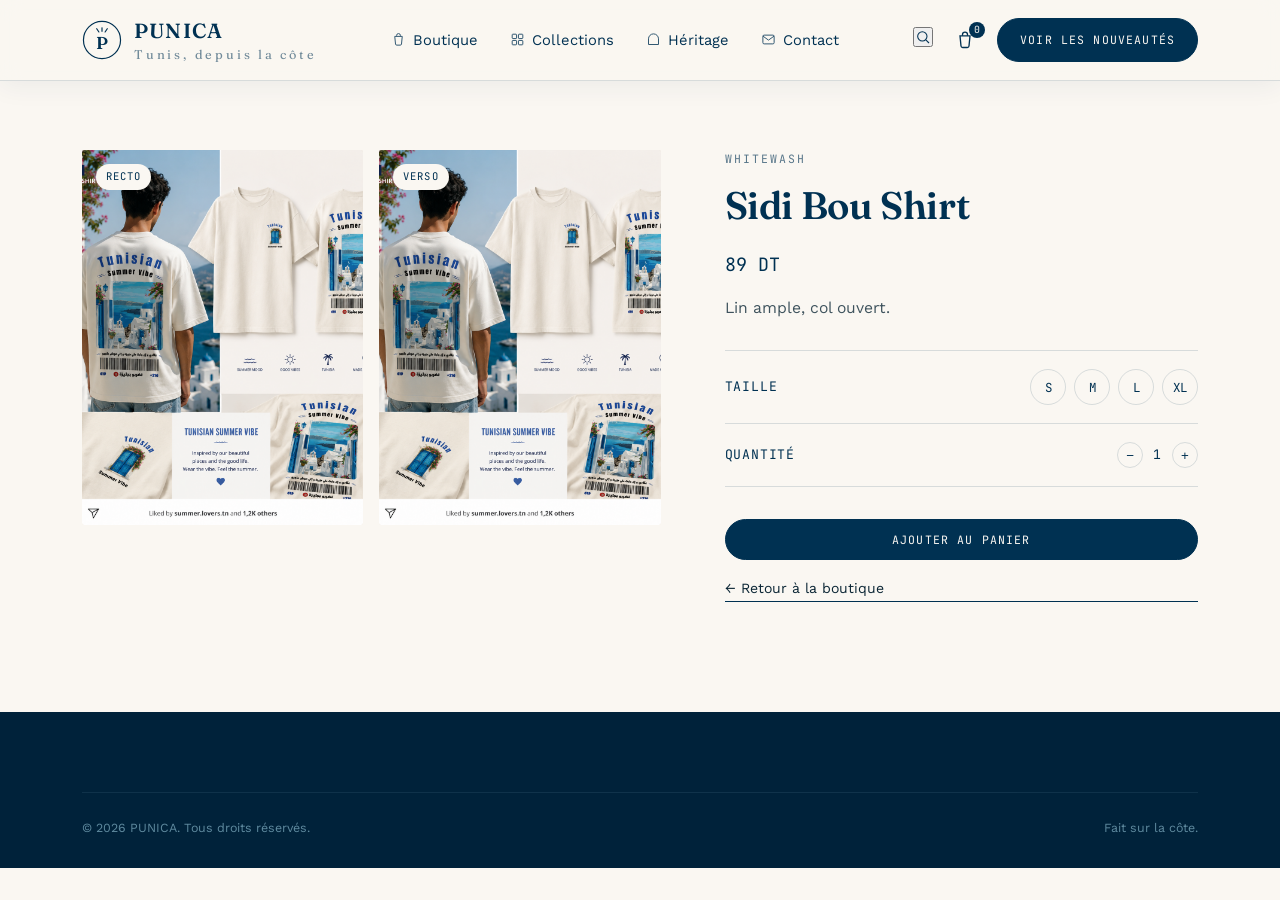
==== product.html @ 6830579b "Add files via upload" ====
<!DOCTYPE html>
<html lang="fr">
<head>
<meta charset="UTF-8">
<meta name="viewport" content="width=device-width, initial-scale=1.0">
<title>Produit — PUNICA</title>
<link rel="preconnect" href="https://fonts.googleapis.com">
<link rel="preconnect" href="https://fonts.gstatic.com" crossorigin>
<link href="https://fonts.googleapis.com/css2?family=Fraunces:opsz,wght@9..144,400;9..144,500;9..144,600;9..144,700&family=Work+Sans:wght@300;400;500;600&family=JetBrains+Mono:wght@400;500&display=swap" rel="stylesheet">
<link rel="stylesheet" href="style.css">
</head>
<body>

<header id="siteHeader" class="scrolled">
  <nav>
    <a href="index.html" class="logo">
      <svg class="logo-mark" viewBox="0 0 44 44" fill="none" xmlns="http://www.w3.org/2000/svg">
        <circle cx="22" cy="22" r="20.4" stroke="currentColor" stroke-width="1.3"/>
        <g stroke="currentColor" stroke-width="1.3" stroke-linecap="round">
          <line x1="22" y1="12.5" x2="22" y2="8.5"/>
          <line x1="18.6" y1="13.2" x2="16.2" y2="9.6"/>
          <line x1="25.4" y1="13.2" x2="27.8" y2="9.6"/>
        </g>
        <text x="22" y="31.5" text-anchor="middle" font-family="Fraunces, serif" font-weight="600" font-size="19" fill="currentColor">P</text>
      </svg>
      <span class="logo-word">PUNICA<span>Tunis, depuis la côte</span></span>
    </a>
    <div class="nav-links">
      <a href="shop.html"><svg class="nav-icon" viewBox="0 0 24 24" fill="none" stroke="currentColor" stroke-width="1.6"><path d="M6 7h12l-1.2 12.2a2 2 0 0 1-2 1.8H9.2a2 2 0 0 1-2-1.8L6 7Z"/><path d="M9 7V5.5A3 3 0 0 1 12 2.5a3 3 0 0 1 3 3V7"/></svg>Boutique</a>
      <a href="index.html#collections"><svg class="nav-icon" viewBox="0 0 24 24" fill="none" stroke="currentColor" stroke-width="1.6"><rect x="3.5" y="3.5" width="7" height="7" rx="1"/><rect x="13.5" y="3.5" width="7" height="7" rx="1"/><rect x="3.5" y="13.5" width="7" height="7" rx="1"/><rect x="13.5" y="13.5" width="7" height="7" rx="1"/></svg>Collections</a>
      <a href="index.html#heritage"><svg class="nav-icon" viewBox="0 0 24 24" fill="none" stroke="currentColor" stroke-width="1.6"><path d="M4 20V11a8 8 0 0 1 16 0v9"/><line x1="4" y1="20" x2="20" y2="20"/></svg>Héritage</a>
      <a href="index.html#contact"><svg class="nav-icon" viewBox="0 0 24 24" fill="none" stroke="currentColor" stroke-width="1.6"><rect x="3" y="5" width="18" height="14" rx="2"/><path d="M3 6.5 12 13 21 6.5"/></svg>Contact</a>
    </div>
    <div class="nav-right">
      <div class="search-wrap">
        <button type="button" class="icon-btn" id="searchToggle" aria-label="Rechercher">
          <svg viewBox="0 0 24 24" fill="none" stroke="currentColor" stroke-width="1.6"><circle cx="11" cy="11" r="7"/><line x1="21" y1="21" x2="16.2" y2="16.2"/></svg>
        </button>
        <form class="search-form" id="searchForm">
          <input type="text" id="searchInput" placeholder="Rechercher...">
          <button type="submit">OK</button>
        </form>
      </div>
      <a href="cart.html" class="icon-btn cart-link" aria-label="Panier">
        <svg viewBox="0 0 24 24" fill="none" stroke="currentColor" stroke-width="1.6"><path d="M6 7h12l-1.2 12.2a2 2 0 0 1-2 1.8H9.2a2 2 0 0 1-2-1.8L6 7Z"/><path d="M9 7V5.5A3 3 0 0 1 12 2.5a3 3 0 0 1 3 3V7"/></svg>
        <span class="cart-badge" id="cartBadge">0</span>
      </a>
      <a href="shop.html" class="btn">Voir les nouveautés</a>
      <div class="burger" id="burger"><span></span><span></span><span></span></div>
    </div>
  </nav>
</header>

<section class="product-detail wrap" id="productDetail"></section>

<footer id="contact">
  <div class="wrap">
    <div class="footer-bottom" style="border-top:1px solid rgba(173,223,241,0.16); padding-top:26px;">
      <span>© 2026 PUNICA. Tous droits réservés.</span>
      <span>Fait sur la côte.</span>
    </div>
  </div>
</footer>

<script src="cart.js"></script>
<script>
  const header = document.getElementById('siteHeader');
  window.addEventListener('scroll', () => header.classList.toggle('scrolled', window.scrollY > 12 || true));

  const burger = document.getElementById('burger');
  const navLinks = document.querySelector('.nav-links');
  burger.addEventListener('click', () => {
    const open = navLinks.style.display === 'flex';
    navLinks.style.display = open ? 'none' : 'flex';
    navLinks.style.flexDirection = 'column';
    navLinks.style.position = 'absolute';
    navLinks.style.top = '64px';
    navLinks.style.left = '0';
    navLinks.style.right = '0';
    navLinks.style.background = 'var(--cream)';
    navLinks.style.padding = '20px 32px';
    navLinks.style.gap = '18px';
    navLinks.style.borderBottom = '1px solid var(--line)';
  });

  const params = new URLSearchParams(window.location.search);
  const productId = params.get('id');
  const product = PUNICA_PRODUCTS.find(p => p.id === productId) || PUNICA_PRODUCTS[0];
  const detail = document.getElementById('productDetail');

  detail.innerHTML = `
    <div class="pd-gallery">
      <div class="pd-shot">
        <span class="tag">Recto</span>
        <img src="${product.image}" alt="${product.name} — face">
      </div>
      <div class="pd-shot">
        <span class="tag">Verso</span>
        <img src="${product.image}" alt="${product.name} — dos">
      </div>
    </div>
    <div class="pd-info">
      <div class="eyebrow">${product.tag}</div>
      <h1>${product.name}</h1>
      <p class="pd-price">${product.price} DT</p>
      <p class="pd-desc">${product.desc}</p>

      <div class="pd-size">
        <span>Taille</span>
        <div class="pd-size-options">
          <button>S</button>
          <button>M</button>
          <button>L</button>
          <button>XL</button>
        </div>
      </div>
      <p class="pd-error" id="pdError">Merci de choisir une taille avant d'ajouter au panier.</p>

      <div class="pd-qty">
        <span>Quantité</span>
        <div class="qty-control">
          <button id="pdDec">−</button>
          <span id="pdQty">1</span>
          <button id="pdInc">+</button>
        </div>
      </div>

      <button class="btn" id="pdAdd" style="width:100%; margin-top:8px;">Ajouter au panier</button>
      <a href="shop.html" class="hero-link" style="display:block; margin-top:18px;">← Retour à la boutique</a>
    </div>
  `;

  let qty = 1;
  const qtyLabel = document.getElementById('pdQty');
  document.getElementById('pdInc').addEventListener('click', () => { qty++; qtyLabel.textContent = qty; });
  document.getElementById('pdDec').addEventListener('click', () => { qty = Math.max(1, qty - 1); qtyLabel.textContent = qty; });

  const searchToggle = document.getElementById('searchToggle');
  const searchForm = document.getElementById('searchForm');
  searchToggle.addEventListener('click', () => {
    searchForm.classList.toggle('open');
    if (searchForm.classList.contains('open')) document.getElementById('searchInput').focus();
  });
  searchForm.addEventListener('submit', (e) => {
    e.preventDefault();
    const q = document.getElementById('searchInput').value.trim();
    if (q) window.location.href = 'shop.html?q=' + encodeURIComponent(q);
  });

  let selectedSize = null;
  const pdError = document.getElementById('pdError');
  document.querySelectorAll('.pd-size-options button').forEach(b => {
    b.addEventListener('click', () => {
      document.querySelectorAll('.pd-size-options button').forEach(x => x.classList.remove('active'));
      b.classList.add('active');
      selectedSize = b.textContent;
      pdError.classList.remove('show');
    });
  });

  document.getElementById('pdAdd').addEventListener('click', (e) => {
    if (!selectedSize) {
      pdError.classList.add('show');
      document.querySelectorAll('.pd-size-options button').forEach(b => {
        b.classList.add('error-shake');
        setTimeout(() => b.classList.remove('error-shake'), 350);
      });
      return;
    }
    for (let i = 0; i < qty; i++) addToCart(product.id, selectedSize);
    e.target.textContent = 'Ajouté ✓';
    setTimeout(() => { e.target.textContent = 'Ajouter au panier'; }, 1200);
  });
</script>

</body>
</html>
---- style.css ----
:root{
    --navy:#003152;
    --navy-deep:#00223a;
    --sky:#ADDFF1;
    --sky-soft:#d6f0fa;
    --cream:#faf7f2;
    --sand:#efe6d8;
    --ink:#0a2534;
    --line: rgba(0,49,82,0.14);
  }
  *{margin:0;padding:0;box-sizing:border-box;}
  html{scroll-behavior:smooth;}
  body{
    font-family:'Work Sans', sans-serif;
    background:var(--cream);
    color:var(--ink);
    line-height:1.5;
    -webkit-font-smoothing:antialiased;
  }
  h1,h2,h3, .display{
    font-family:'Fraunces', serif;
    font-weight:600;
    letter-spacing:-0.01em;
  }
  a{color:inherit; text-decoration:none;}
  .eyebrow{
    font-family:'JetBrains Mono', monospace;
    font-size:0.72rem;
    letter-spacing:0.18em;
    text-transform:uppercase;
    color:var(--navy);
    opacity:0.65;
  }
  img,svg{display:block;}
  .wrap{max-width:1180px; margin:0 auto; padding:0 32px;}

  /* ---------- Logo ---------- */
  .logo{display:flex; align-items:center; gap:12px;}
  .logo-mark{width:40px; height:40px; color:var(--navy); flex-shrink:0;}
  .logo-word{
    font-family:'Fraunces', serif;
    font-weight:600;
    font-size:1.28rem;
    letter-spacing:0.06em;
    color:var(--navy);
  }
  .logo-word span{opacity:0.55; font-weight:400; font-size:0.62em; letter-spacing:0.22em; display:block; margin-top:-2px;}

  /* ---------- Navbar ---------- */
  header{
    position:fixed; top:0; left:0; right:0; z-index:100;
    background:rgba(250,247,242,0.86);
    backdrop-filter:blur(10px) saturate(1.1);
    border-bottom:1px solid transparent;
    transition:border-color .3s ease, box-shadow .3s ease;
  }
  header.scrolled{border-color:var(--line); box-shadow:0 6px 24px rgba(0,49,82,0.06);}
  nav{
    display:flex; align-items:center; justify-content:space-between;
    padding:16px 32px;
    max-width:1180px; margin:0 auto;
  }
  .nav-links{display:flex; align-items:center; gap:32px;}
  .nav-links a{
    font-size:0.92rem; color:var(--navy);
    position:relative; padding:4px 0;
    display:flex; align-items:center; gap:7px;
  }
  .nav-icon{width:15px; height:15px; flex-shrink:0; opacity:0.8;}
  .nav-links a::after{
    content:''; position:absolute; left:0; bottom:-2px;
    width:0; height:1px; background:var(--navy);
    transition:width .25s ease;
  }
  .nav-links a:hover::after{width:100%;}
  .nav-right{display:flex; align-items:center; gap:22px;}
  .icon-btn{width:20px; height:20px; color:var(--navy); cursor:pointer;}
  .cart-link{position:relative; display:inline-flex;}
  .cart-link svg{width:20px; height:20px;}
  .cart-badge{
    position:absolute; top:-8px; right:-10px;
    background:var(--navy); color:var(--cream);
    font-family:'JetBrains Mono', monospace; font-size:0.62rem;
    width:16px; height:16px; border-radius:50%;
    display:flex; align-items:center; justify-content:center;
    line-height:1;
  }
  .btn{
    font-family:'JetBrains Mono', monospace;
    font-size:0.72rem; letter-spacing:0.1em; text-transform:uppercase;
    padding:12px 22px; border-radius:999px;
    border:1px solid var(--navy);
    background:var(--navy); color:var(--cream);
    transition:background .25s ease, color .25s ease, transform .2s ease;
    display:inline-block;
    cursor:pointer;
  }
  .btn:hover{background:var(--navy-deep); transform:translateY(-1px);}
  .btn.outline{background:transparent; color:var(--navy);}
  .btn.outline:hover{background:var(--navy); color:var(--cream);}
  .burger{display:none; width:24px; height:18px; position:relative; cursor:pointer;}
  .burger span{position:absolute; left:0; right:0; height:1.4px; background:var(--navy);}
  .burger span:nth-child(1){top:0;}
  .burger span:nth-child(2){top:8px;}
  .burger span:nth-child(3){top:16px;}

  /* ---------- Hero ---------- */
  .hero{
    padding:168px 32px 90px;
    max-width:1180px; margin:0 auto;
    display:grid; grid-template-columns:1.05fr 0.95fr; gap:64px; align-items:center;
  }
  .hero-copy .eyebrow{margin-bottom:18px;}
  .hero h1{
    font-size:clamp(2.6rem, 5vw, 4.2rem);
    line-height:1.03;
    color:var(--navy);
    margin-bottom:26px;
  }
  .hero h1 em{font-style:italic; color:var(--sky); -webkit-text-stroke:0.6px var(--navy);}
  .hero p.lead{
    font-size:1.08rem; color:var(--ink); opacity:0.78; max-width:440px; margin-bottom:36px;
  }
  .hero-actions{display:flex; gap:16px; align-items:center; flex-wrap:wrap;}
  .hero-link{font-size:0.88rem; border-bottom:1px solid var(--navy); padding-bottom:2px;}

  .hero-visual{position:relative; aspect-ratio:1/1.05;}
  .hero-visual svg{width:100%; height:100%;}

  /* ---------- Arch divider (signature) ---------- */
  .arch-divider{width:100%; height:auto; display:block; color:var(--navy);}
  .arch-divider.flip{transform:rotate(180deg);}

  /* ---------- Collections ---------- */
  .collections{background:var(--navy); color:var(--cream); padding:110px 0 120px;}
  .section-head{max-width:560px; margin-bottom:64px;}
  .collections .eyebrow{color:var(--sky); opacity:0.9;}
  .collections h2{font-size:clamp(2rem,3.4vw,2.9rem); color:var(--cream); margin-top:14px;}

  .card-grid{display:grid; grid-template-columns:repeat(3,1fr); gap:28px;}
  .card{
    border:1px solid rgba(173,223,241,0.22);
    border-radius:2px;
    padding:0 0 28px;
    overflow:hidden;
    transition:transform .35s ease, border-color .35s ease;
  }
  .card:hover{transform:translateY(-6px); border-color:rgba(173,223,241,0.55);}
  .card-swatch{
    height:280px; position:relative; overflow:hidden;
    display:flex; align-items:flex-end; padding:18px;
  }
  .shirt-icon{
    position:absolute; right:-6px; top:16px;
    width:150px; height:auto; opacity:0.95;
  }
  .swatch-photo{padding:0 !important; align-items:flex-end !important;}
  .swatch-photo img{position:absolute; inset:0; width:100%; height:100%; object-fit:cover; object-position:top;}
  .swatch-photo .tag{position:relative; z-index:2; margin:18px;}
  .swatch-photo::after{
    content:''; position:absolute; inset:0;
    background:linear-gradient(180deg, rgba(0,49,82,0) 45%, rgba(0,49,82,0.55) 100%);
  }
  .card-swatch .tag{
    font-family:'JetBrains Mono', monospace; font-size:0.68rem; letter-spacing:0.12em;
    text-transform:uppercase; color:var(--navy); background:var(--sky);
    padding:5px 10px; border-radius:999px;
  }
  .swatch-1{background:linear-gradient(155deg, var(--sky) 0%, #7fbedb 60%, var(--navy) 130%);}
  .swatch-2{background:linear-gradient(155deg, var(--navy) 0%, #0a4468 55%, var(--sky) 145%);}
  .swatch-3{background:linear-gradient(155deg, #04456e 0%, var(--navy) 50%, #062e46 100%);}
  .card-body{padding:22px 22px 0;}
  .card-body h3{font-size:1.3rem; margin-bottom:8px; color:var(--cream);}
  .card-body p{font-size:0.9rem; color:var(--sky); opacity:0.85; margin-bottom:16px;}
  .card-body a{font-size:0.78rem; font-family:'JetBrains Mono', monospace; letter-spacing:0.08em; color:var(--cream); border-bottom:1px solid rgba(250,247,242,0.4);}

  /* ---------- Heritage ---------- */
  .heritage{padding:130px 0; background:var(--cream);}
  .heritage-grid{display:grid; grid-template-columns:0.9fr 1.1fr; gap:80px; align-items:start;}
  .heritage h2{font-size:clamp(1.9rem,3vw,2.6rem); color:var(--navy); margin:16px 0 26px;}
  .heritage-lede{font-size:1.05rem; color:var(--ink); opacity:0.85; max-width:420px;}
  .heritage-body p{margin-bottom:22px; font-size:1rem; opacity:0.82;}
  blockquote{
    font-family:'Fraunces', serif; font-style:italic; font-weight:500;
    font-size:1.5rem; color:var(--navy); line-height:1.35;
    border-left:2px solid var(--sky); padding-left:26px; margin:34px 0;
  }
  .seed-list{list-style:none; margin-top:30px;}
  .seed-list li{
    display:flex; gap:12px; align-items:flex-start; margin-bottom:14px;
    font-size:0.92rem; opacity:0.85;
  }
  .seed-dot{width:7px; height:7px; border-radius:50%; background:var(--sky); border:1px solid var(--navy); margin-top:7px; flex-shrink:0;}

  /* ---------- Newsletter ---------- */
  .newsletter{background:var(--sand); padding:70px 0;}
  .newsletter-inner{display:flex; justify-content:space-between; align-items:center; gap:40px; flex-wrap:wrap;}
  .newsletter h3{color:var(--navy); font-size:1.5rem; max-width:360px;}
  .newsletter-form{display:flex; gap:0; border:1px solid var(--navy); border-radius:999px; overflow:hidden; min-width:340px;}
  .newsletter-form input{
    flex:1; border:none; background:transparent; padding:14px 20px; font-family:'Work Sans'; font-size:0.92rem; color:var(--navy); outline:none;
  }
  .newsletter-form button{border:none; border-left:1px solid var(--navy);}

  /* ---------- Footer ---------- */
  footer{background:var(--navy-deep); color:var(--sky); padding:80px 0 30px;}
  .footer-grid{display:grid; grid-template-columns:1.4fr 1fr 1fr 1fr; gap:40px; padding-bottom:60px; border-bottom:1px solid rgba(173,223,241,0.16);}
  .footer-brand p{font-size:0.9rem; opacity:0.7; margin-top:16px; max-width:280px;}
  .footer-col h4{
    font-family:'JetBrains Mono', monospace; font-size:0.72rem; letter-spacing:0.12em; text-transform:uppercase;
    opacity:0.65; margin-bottom:18px;
  }
  .footer-col a, .footer-col p{display:block; font-size:0.88rem; opacity:0.85; margin-bottom:12px;}
  .footer-col a:hover{opacity:1; text-decoration:underline;}
  .footer-bottom{display:flex; justify-content:space-between; padding-top:26px; font-size:0.78rem; opacity:0.55; flex-wrap:wrap; gap:10px;}

  /* ---------- Shop page ---------- */
  .shop-hero{padding:150px 32px 40px; max-width:1180px; margin:0 auto;}
  .shop-hero h1{font-size:clamp(2rem,4vw,2.9rem); color:var(--navy); margin-top:14px;}
  .shop-filters{
    display:flex; gap:10px; flex-wrap:wrap;
    padding:0 32px 50px; max-width:1180px; margin:0 auto;
  }
  .shop-filters button{
    font-family:'JetBrains Mono', monospace; font-size:0.72rem; letter-spacing:0.08em; text-transform:uppercase;
    padding:9px 18px; border-radius:999px; border:1px solid var(--line);
    background:transparent; color:var(--navy); cursor:pointer; transition:background .2s ease, color .2s ease;
  }
  .shop-filters button.active, .shop-filters button:hover{background:var(--navy); color:var(--cream); border-color:var(--navy);}

  .product-grid{
    display:grid; grid-template-columns:repeat(3,1fr); gap:30px;
    padding:0 32px 110px; max-width:1180px; margin:0 auto;
  }
  .product-card{
    border:1px solid var(--line); border-radius:2px; overflow:hidden;
    background:#fff; display:flex; flex-direction:column;
    transition:transform .3s ease, box-shadow .3s ease;
  }
  .product-card:hover{transform:translateY(-5px); box-shadow:0 16px 32px rgba(0,49,82,0.08);}
  .product-media{
    height:320px; position:relative; overflow:hidden;
    display:flex; align-items:center; justify-content:center;
  }
  .product-media img{width:100%; height:100%; object-fit:cover; object-position:top;}
  .product-media .tag{
    position:absolute; top:14px; left:14px; z-index:2;
    font-family:'JetBrains Mono', monospace; font-size:0.66rem; letter-spacing:0.1em; text-transform:uppercase;
    background:var(--cream); color:var(--navy); padding:5px 10px; border-radius:999px;
  }
  .product-info{padding:20px 22px 22px; display:flex; flex-direction:column; gap:8px; flex:1;}
  .product-info h3{font-size:1.08rem; color:var(--navy);}
  .product-info .desc{font-size:0.86rem; opacity:0.7;}
  .product-info .price{
    font-family:'JetBrains Mono', monospace; font-size:0.92rem; color:var(--navy); margin-top:4px;
  }
  .product-info .add-btn{margin-top:auto; width:100%; text-align:center; border-radius:999px; padding:11px;}

  /* ---------- Product detail page ---------- */
  .product-detail{
    padding:150px 32px 110px; display:grid; grid-template-columns:1.1fr 0.9fr; gap:64px; align-items:start;
  }
  .pd-gallery{display:grid; grid-template-columns:1fr 1fr; gap:16px;}
  .pd-shot{position:relative; border-radius:2px; overflow:hidden; background:var(--sand); aspect-ratio:3/4;}
  .pd-shot img{width:100%; height:100%; object-fit:cover;}
  .pd-shot .tag{
    position:absolute; top:14px; left:14px; z-index:2;
    font-family:'JetBrains Mono', monospace; font-size:0.66rem; letter-spacing:0.1em; text-transform:uppercase;
    background:var(--cream); color:var(--navy); padding:5px 10px; border-radius:999px;
  }
  .pd-info h1{font-size:clamp(1.8rem,3vw,2.5rem); color:var(--navy); margin:10px 0 16px;}
  .pd-price{font-family:'JetBrains Mono', monospace; font-size:1.15rem; color:var(--navy); margin-bottom:18px;}
  .pd-desc{font-size:0.98rem; opacity:0.78; margin-bottom:30px; max-width:420px;}
  .pd-size, .pd-qty{
    display:flex; align-items:center; justify-content:space-between;
    padding:18px 0; border-top:1px solid var(--line);
    font-family:'JetBrains Mono', monospace; font-size:0.82rem; text-transform:uppercase; letter-spacing:0.06em; color:var(--navy);
  }
  .pd-qty{border-bottom:1px solid var(--line); margin-bottom:24px;}
  .pd-size-options{display:flex; gap:8px;}
  .pd-size-options button{
    width:36px; height:36px; border-radius:50%; border:1px solid var(--line); background:transparent;
    font-family:'JetBrains Mono', monospace; font-size:0.78rem; color:var(--navy); cursor:pointer;
  }
  .pd-size-options button.active{background:var(--navy); color:var(--cream); border-color:var(--navy);}

  /* ---------- Cart / checkout page ---------- */
  .cart-page{padding:150px 32px 110px; max-width:1000px; margin:0 auto;}
  .cart-page h1{color:var(--navy); font-size:clamp(1.9rem,3.4vw,2.6rem); margin-bottom:40px;}
  .cart-layout{display:grid; grid-template-columns:1.5fr 1fr; gap:48px; align-items:start;}
  .cart-items{display:flex; flex-direction:column; gap:0;}
  .cart-row{
    display:grid; grid-template-columns:88px 1fr auto auto auto; gap:18px; align-items:center;
    padding:20px 0; border-bottom:1px solid var(--line);
  }
  .cart-row .row-media{
    width:88px; height:88px; background:var(--sand); border-radius:2px;
    display:flex; align-items:center; justify-content:center; overflow:hidden;
  }
  .cart-row .row-media img{width:100%; height:100%; object-fit:cover; object-position:top;}
  .cart-row h4{font-size:0.98rem; color:var(--navy);}
  .cart-row .row-size{font-size:0.8rem; opacity:0.6; margin-top:2px;}
  .qty-control{display:flex; align-items:center; gap:10px; font-family:'JetBrains Mono', monospace;}
  .qty-control button{
    width:26px; height:26px; border-radius:50%; border:1px solid var(--line); background:transparent; cursor:pointer; color:var(--navy);
  }
  .row-price{font-family:'JetBrains Mono', monospace; font-size:0.92rem; color:var(--navy); text-align:right; min-width:64px;}
  .row-remove{color:var(--navy); opacity:0.5; cursor:pointer; font-size:0.78rem; text-decoration:underline;}
  .empty-cart{padding:60px 0; text-align:center; opacity:0.7;}
  .empty-cart a{border-bottom:1px solid var(--navy); padding-bottom:2px;}

  .cart-summary{
    border:1px solid var(--line); border-radius:3px; padding:28px; position:sticky; top:120px;
  }
  .cart-summary h3{font-size:1.1rem; color:var(--navy); margin-bottom:20px;}
  .summary-row{display:flex; justify-content:space-between; font-size:0.92rem; margin-bottom:12px; opacity:0.85;}
  .summary-row.total{
    font-family:'JetBrains Mono', monospace; font-weight:600; opacity:1; font-size:1.02rem;
    border-top:1px solid var(--line); padding-top:14px; margin-top:14px;
  }
  .checkout-form{display:none; flex-direction:column; gap:12px; margin-top:18px;}
  .checkout-form.open{display:flex;}
  .checkout-form input{
    border:1px solid var(--line); border-radius:6px; padding:11px 14px; font-family:'Work Sans'; font-size:0.9rem; background:var(--cream);
  }
  .checkout-form input:focus{outline:none; border-color:var(--navy);}
  .cart-summary .btn{width:100%; text-align:center; margin-top:16px;}
  .order-confirmed{display:none; text-align:center; padding:16px 0;}
  .order-confirmed.show{display:block;}
  .order-confirmed .check{font-size:2rem; margin-bottom:10px;}

  .search-wrap{position:relative;}
  .search-form{
    display:none; position:absolute; top:38px; right:0; z-index:50;
    background:var(--cream); border:1px solid var(--line); border-radius:10px;
    padding:8px; box-shadow:0 12px 28px rgba(0,49,82,0.12);
  }
  .search-form.open{display:flex; gap:6px;}
  .search-form input{
    border:1px solid var(--line); border-radius:6px; padding:9px 12px;
    font-family:'Work Sans'; font-size:0.88rem; background:#fff; width:220px; outline:none;
  }
  .search-form input:focus{border-color:var(--navy);}
  .search-form button{
    border:none; background:var(--navy); color:var(--cream); border-radius:6px;
    padding:0 14px; cursor:pointer; font-family:'JetBrains Mono', monospace; font-size:0.72rem;
  }
  .pd-error{
    display:none; color:#a3352b; font-size:0.85rem; margin-top:10px;
    font-family:'Work Sans'; border-left:2px solid #a3352b; padding-left:10px;
  }
  .pd-error.show{display:block;}
  .pd-size-options button.error-shake{animation:pdShake .35s ease;}
  @keyframes pdShake{
    0%,100%{transform:translateX(0);}
    25%{transform:translateX(-4px);}
    75%{transform:translateX(4px);}
  }

  /* ---------- Mobile ---------- */
  @media (max-width:860px){
    .nav-links{display:none;}
    .burger{display:block;}
    .hero{grid-template-columns:1fr; padding-top:140px;}
    .hero-visual{max-width:340px; margin:0 auto;}
    .card-grid{grid-template-columns:1fr;}
    .heritage-grid{grid-template-columns:1fr; gap:40px;}
    .footer-grid{grid-template-columns:1fr 1fr; row-gap:36px;}
    .product-grid{grid-template-columns:1fr 1fr; gap:18px;}
    .cart-layout{grid-template-columns:1fr;}
    .cart-row{grid-template-columns:60px 1fr; grid-template-areas:"media info" "media qty" "media price"; row-gap:6px;}
    .cart-row .row-media{grid-area:media;}
    .cart-row .info{grid-area:info;}
  }
  @media (max-width:560px){
    .product-grid{grid-template-columns:1fr;}
    .product-detail{grid-template-columns:1fr; padding-top:130px; gap:36px;}
  }
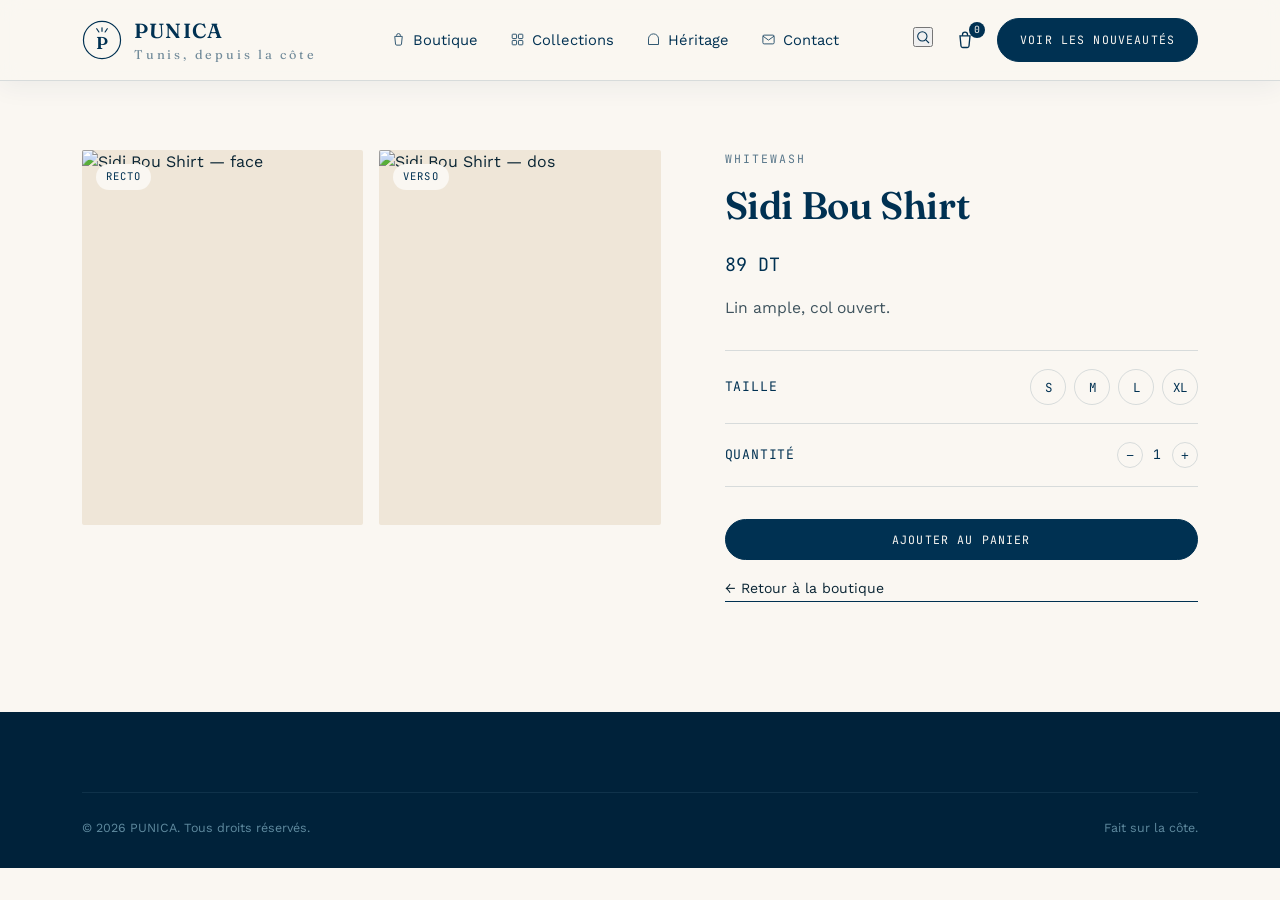
==== commit 9e7323d6: "Update product.html" ====
--- a/product.html
+++ b/product.html
@@ -92,11 +92,11 @@
     <div class="pd-gallery">
       <div class="pd-shot">
         <span class="tag">Recto</span>
-        <img src="${product.image}" alt="${product.name} — face">
+        <img src="recto.png" alt="${product.name} — face">
       </div>
       <div class="pd-shot">
         <span class="tag">Verso</span>
-        <img src="${product.image}" alt="${product.name} — dos">
+        <img src="verso.png" alt="${product.name} — dos">
       </div>
     </div>
     <div class="pd-info">
@@ -174,4 +174,4 @@
 </script>
 
 </body>
-</html>+</html>
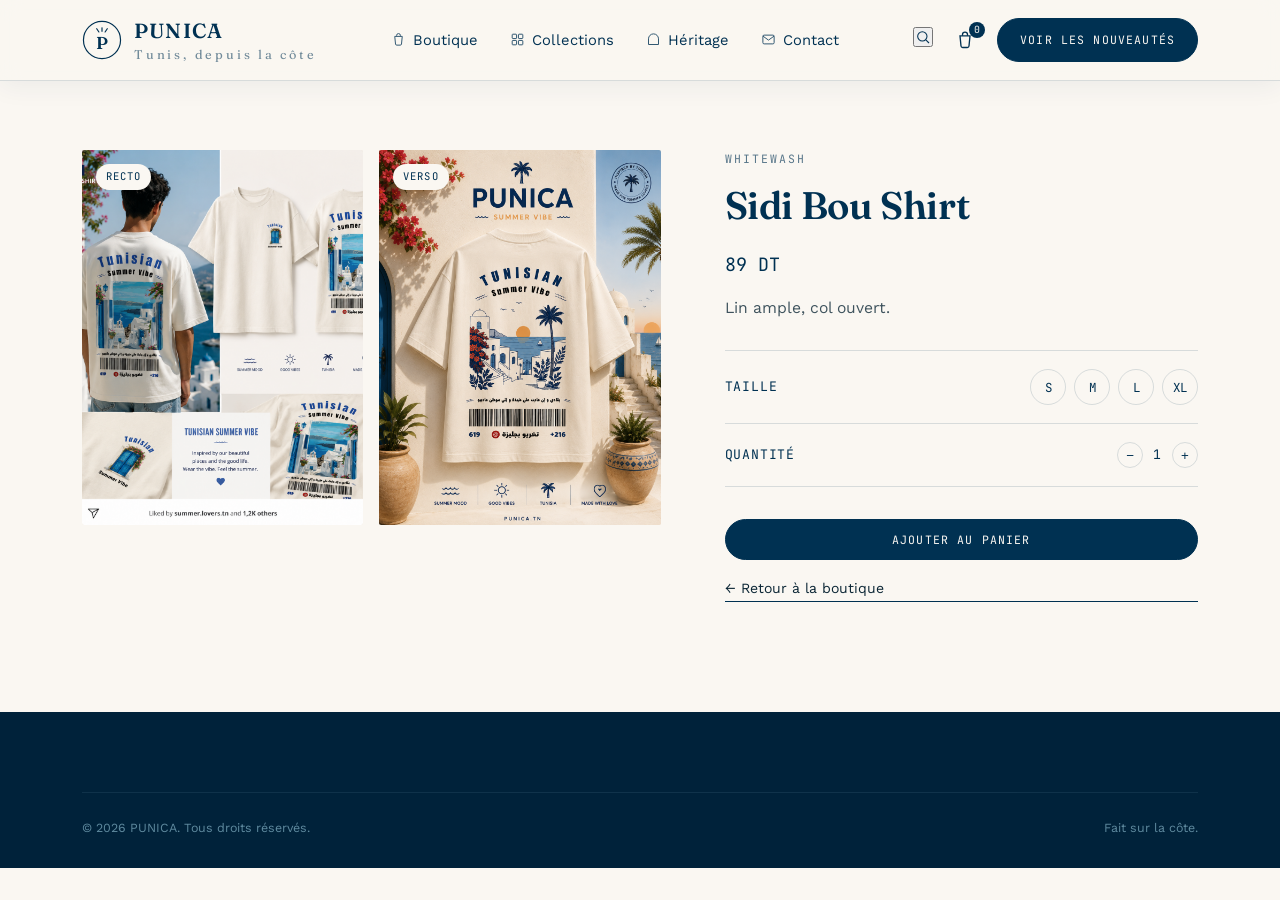
==== commit 4777e1a6: "Update product.html" ====
--- a/product.html
+++ b/product.html
@@ -92,7 +92,7 @@
     <div class="pd-gallery">
       <div class="pd-shot">
         <span class="tag">Recto</span>
-        <img src="recto.png" alt="${product.name} — face">
+        <img src="${product.image}" alt="${product.name} — face">
       </div>
       <div class="pd-shot">
         <span class="tag">Verso</span>
--- a/style.css
+++ b/style.css
@@ -126,7 +126,13 @@
 
   .hero-visual{position:relative; aspect-ratio:1/1.05;}
   .hero-visual svg{width:100%; height:100%;}
-
+  .hero-image {
+    width: 130%;
+    max-width: 600px;
+    height: auto;
+    display: block;
+    border-radius: 15px; /* optional */
+}
   /* ---------- Arch divider (signature) ---------- */
   .arch-divider{width:100%; height:auto; display:block; color:var(--navy);}
   .arch-divider.flip{transform:rotate(180deg);}
@@ -239,7 +245,7 @@
   }
   .product-card:hover{transform:translateY(-5px); box-shadow:0 16px 32px rgba(0,49,82,0.08);}
   .product-media{
-    height:320px; position:relative; overflow:hidden;
+    height: 400px; position:relative; overflow:hidden;
     display:flex; align-items:center; justify-content:center;
   }
   .product-media img{width:100%; height:100%; object-fit:cover; object-position:top;}
@@ -375,4 +381,4 @@
   @media (max-width:560px){
     .product-grid{grid-template-columns:1fr;}
     .product-detail{grid-template-columns:1fr; padding-top:130px; gap:36px;}
-  }+  }
